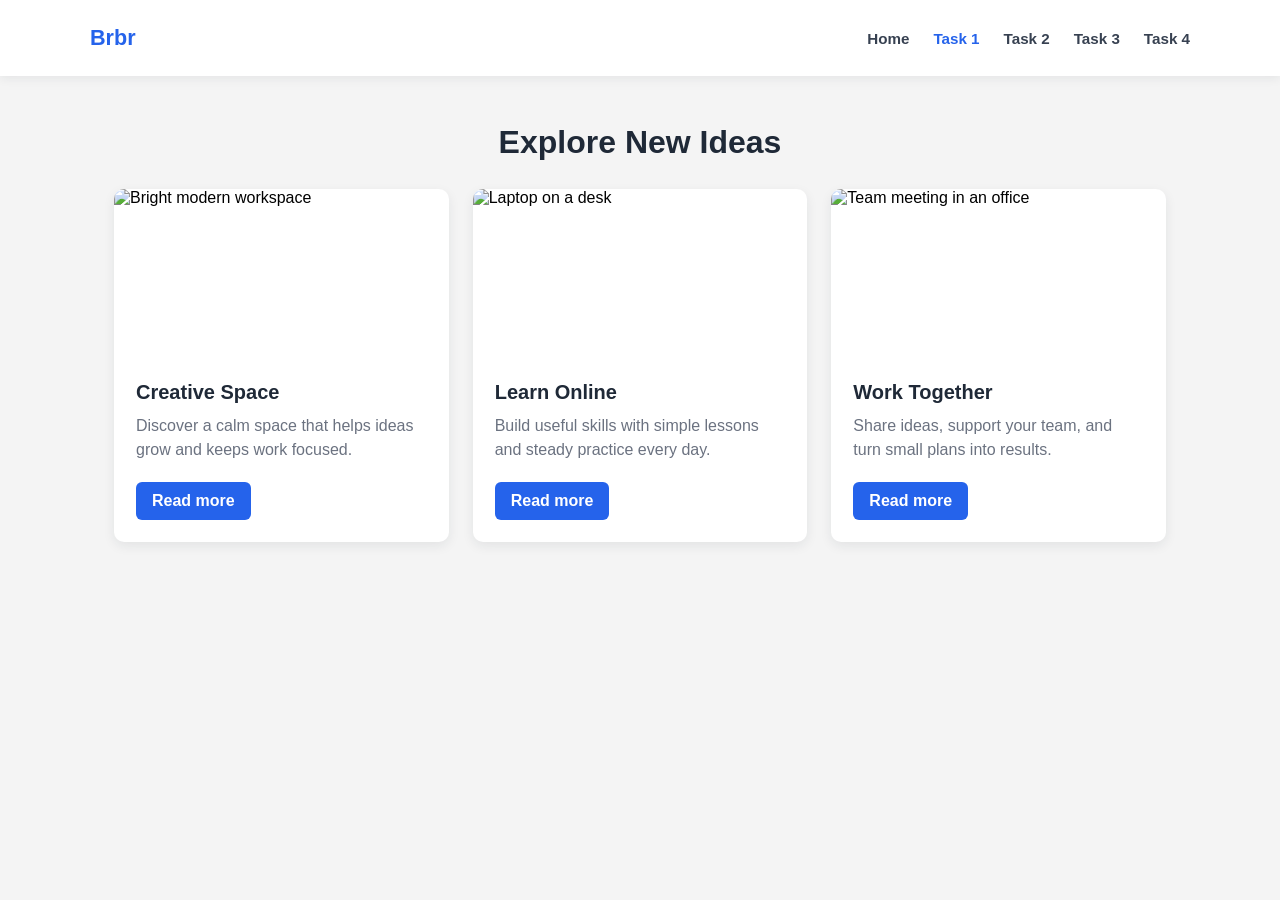
==== task1.html @ 3d2f6812 "Complete Task 1 card row" ====
<!DOCTYPE html>
<html lang="en">
<head>
    <meta charset="UTF-8">
    <meta name="viewport" content="width=device-width, initial-scale=1.0">
    <title>Task 1 - Card Row</title>
    <link rel="stylesheet" href="styles.css">
</head>
<body>
    <header class="site-header">
        <div class="nav-container">
            <a href="index.html" class="logo">Brbr</a>
            <nav class="main-nav" aria-label="Main navigation">
                <a href="index.html">Home</a>
                <a class="active" aria-current="page" href="task1.html">Task 1</a>
                <a href="task2.html">Task 2</a>
                <a href="task3.html">Task 3</a>
                <a href="task4.html">Task 4</a>
            </nav>
        </div>
    </header>
    <main class="card-page">
        <h1>Explore New Ideas</h1>
        <section class="card-row" aria-label="Featured topics">
            <article class="card">
                <img src="https://images.unsplash.com/photo-1497366811353-6870744d04b2?auto=format&fit=crop&w=700&q=80" alt="Bright modern workspace">
                <div class="card-content">
                    <h2>Creative Space</h2>
                    <p>Discover a calm space that helps ideas grow and keeps work focused.</p>
                    <a class="card-button" href="#">Read more</a>
                </div>
            </article>
            <article class="card">
                <img src="https://images.unsplash.com/photo-1516321318423-f06f85e504b3?auto=format&fit=crop&w=700&q=80" alt="Laptop on a desk">
                <div class="card-content">
                    <h2>Learn Online</h2>
                    <p>Build useful skills with simple lessons and steady practice every day.</p>
                    <a class="card-button" href="#">Read more</a>
                </div>
            </article>
            <article class="card">
                <img src="https://images.unsplash.com/photo-1497366754035-f200968a6e72?auto=format&fit=crop&w=700&q=80" alt="Team meeting in an office">
                <div class="card-content">
                    <h2>Work Together</h2>
                    <p>Share ideas, support your team, and turn small plans into results.</p>
                    <a class="card-button" href="#">Read more</a>
                </div>
            </article>
        </section>
    </main>
</body>
</html>
---- styles.css ----
* {
    box-sizing: border-box;
}
html { 
    scroll-behavior: smooth; 
}
body {
    margin: 0;
    background-color: #f4f4f4;
    font-family: Arial, Helvetica, sans-serif;
}
.site-header {
    padding: 16px 24px;
    background-color: #ffffff;
    box-shadow: 0 2px 10px rgba(31, 41, 55, 0.08);
}
.nav-container {
    display: flex;
    justify-content: space-between;
    align-items: center;
    gap: 32px;
    min-height: 44px;
    max-width: 1100px;
    margin-inline: auto;

}
.logo {
    color: #2563eb;
    font-size: 1.35rem;
    font-weight: 700;
}
.main-nav {
    display: flex;
    align-items: center;
    gap: 24px;
}
.main-nav a {
    color: #374151;
    font-size: 0.95rem;
    font-weight: 600;
}
.card-page {
    max-width: 1100px;
    margin: 0 auto;
    padding: 48px 24px;
}
.card-page h1 {
    margin: 0 0 28px;
    color: #1f2937;
    text-align: center;
}
.card-row {
    display: flex;
    gap: 24px;
    align-items: stretch;
}
.card {
    display: flex;
    flex: 1;
    flex-direction: column;
    overflow: hidden;
    background-color: #ffffff;
    border-radius: 10px;
    box-shadow: 0 4px 12px rgba(31, 41, 55, 0.08);
    transition: transform 0.2s ease, box-shadow 0.2s ease;
}
.card:hover {
    transform: translateY(-6px);
    box-shadow: 0 10px 20px rgba(31, 41, 55, 0.15);
}
.card img {
    width: 100%;
    height: 170px;
    object-fit: cover;
}
.card-content {
    display: flex;
    flex: 1;
    flex-direction: column;
    padding: 22px;
}
.card h2 {
    margin: 0 0 10px;
    color: #1f2937;
    font-size: 1.25rem;
}
.card p {
    margin: 0 0 20px;
    color: #6b7280;
    line-height: 1.5;
}
.card-button {
    margin-top: auto;
    align-self: flex-start;
    padding: 10px 16px;
    color: #ffffff;
    background-color: #2563eb;
    border-radius: 6px;
    font-weight: 600;
}
.card-button:hover {
    background-color: #1d4ed8;
}
@media (max-width: 700px) {
    .card-row {
        flex-direction: column;
    }
}
.main-nav a:hover,
.main-nav a.active {
    color: #2563eb;
}
@media (max-width: 600px) {
    .site-header { padding: 14px 16px; }
    .nav-container { flex-wrap: wrap; justify-content: center; }
    .main-nav { flex-wrap: wrap; justify-content: center; gap: 12px 18px; }
}
a {
    text-decoration: none;
    color: inherit;
}
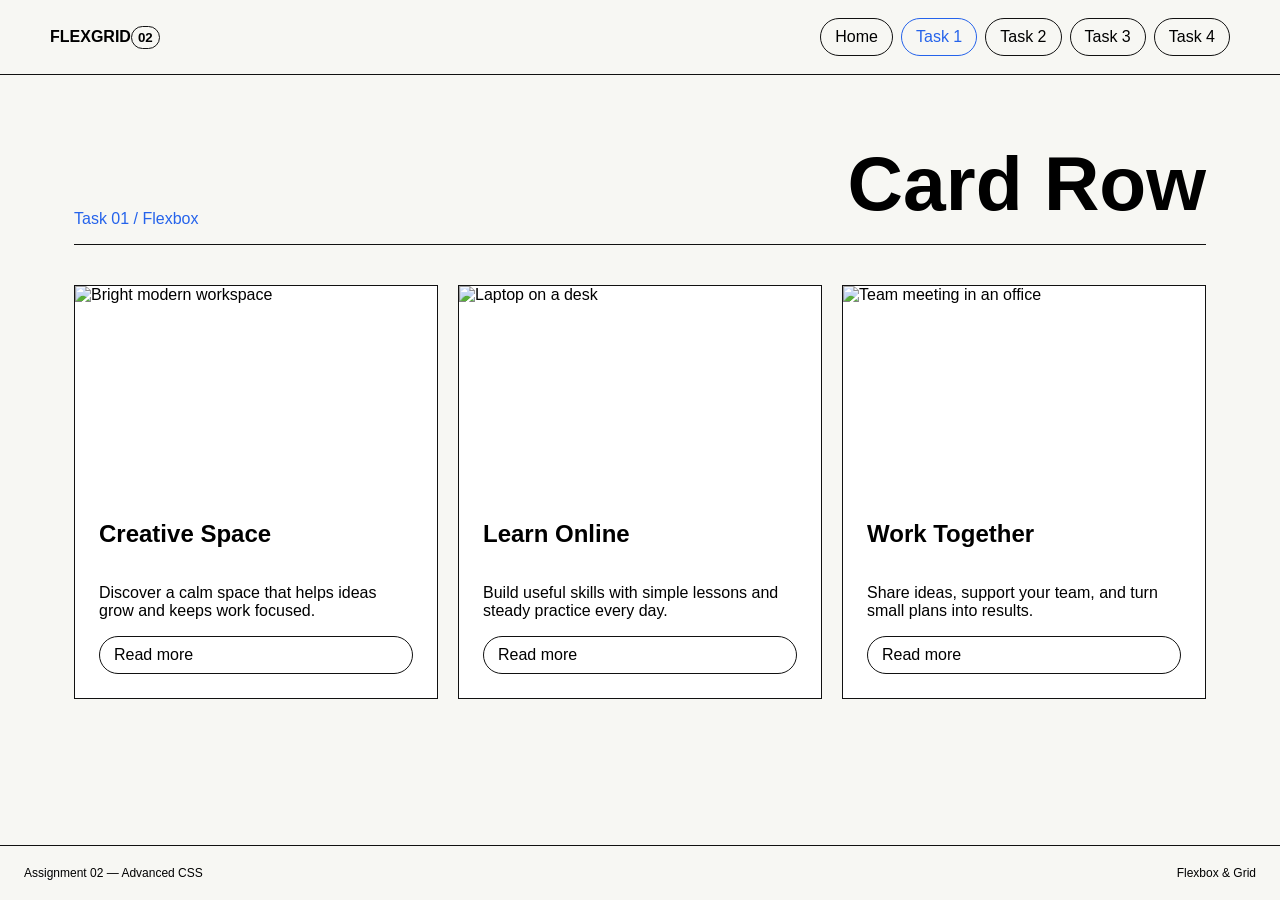
==== commit 58edde39: "Complete Assignment 2 Advanced CSS" ====
--- a/task1.html
+++ b/task1.html
@@ -8,8 +8,10 @@
 </head>
 <body>
     <header class="site-header">
-        <div class="nav-container">
-            <a href="index.html" class="logo">Brbr</a>
+        <div class="navbar container">
+            <a href="index.html" class="logo" aria-label="Flexgrid 02 home">
+                <span>FLEXGRID</span><small>02</small>
+            </a>
             <nav class="main-nav" aria-label="Main navigation">
                 <a href="index.html">Home</a>
                 <a class="active" aria-current="page" href="task1.html">Task 1</a>
@@ -19,34 +21,28 @@
             </nav>
         </div>
     </header>
-    <main class="card-page">
-        <h1>Explore New Ideas</h1>
+    <main class="container">
+        <div class="page-heading">
+            <p class="eyebrow">Task 01 / Flexbox</p>
+            <h1>Card Row</h1>
+        </div>
         <section class="card-row" aria-label="Featured topics">
             <article class="card">
                 <img src="https://images.unsplash.com/photo-1497366811353-6870744d04b2?auto=format&fit=crop&w=700&q=80" alt="Bright modern workspace">
-                <div class="card-content">
-                    <h2>Creative Space</h2>
-                    <p>Discover a calm space that helps ideas grow and keeps work focused.</p>
-                    <a class="card-button" href="#">Read more</a>
-                </div>
+                <div><h2>Creative Space</h2><p>Discover a calm space that helps ideas grow and keeps work focused.</p><a class="button" href="#">Read more</a></div>
             </article>
             <article class="card">
                 <img src="https://images.unsplash.com/photo-1516321318423-f06f85e504b3?auto=format&fit=crop&w=700&q=80" alt="Laptop on a desk">
-                <div class="card-content">
-                    <h2>Learn Online</h2>
-                    <p>Build useful skills with simple lessons and steady practice every day.</p>
-                    <a class="card-button" href="#">Read more</a>
-                </div>
+                <div><h2>Learn Online</h2><p>Build useful skills with simple lessons and steady practice every day.</p><a class="button" href="#">Read more</a></div>
             </article>
             <article class="card">
                 <img src="https://images.unsplash.com/photo-1497366754035-f200968a6e72?auto=format&fit=crop&w=700&q=80" alt="Team meeting in an office">
-                <div class="card-content">
-                    <h2>Work Together</h2>
-                    <p>Share ideas, support your team, and turn small plans into results.</p>
-                    <a class="card-button" href="#">Read more</a>
-                </div>
+                <div><h2>Work Together</h2><p>Share ideas, support your team, and turn small plans into results.</p><a class="button" href="#">Read more</a></div>
             </article>
         </section>
     </main>
+    <footer>
+        <span>Assignment 02 — Advanced CSS</span><span>Flexbox &amp; Grid</span>
+    </footer>
 </body>
 </html>
--- a/styles.css
+++ b/styles.css
@@ -1,121 +1,298 @@
 * {
     box-sizing: border-box;
 }
-html { 
-    scroll-behavior: smooth; 
-}
 body {
-    margin: 0;
-    background-color: #f4f4f4;
+    display: flex;
+    flex-direction: column;
+    min-height: 100vh;
+    margin: 0;
+    background: #f7f7f3;
     font-family: Arial, Helvetica, sans-serif;
 }
+main,
+.layout-page {
+    flex: 1;
+}
+a {
+    color: inherit;
+    text-decoration: none;
+}
+.container {
+    max-width: 1180px;
+    margin: 0 auto;
+}
+main.container {
+    padding: 64px 24px 80px;
+}
 .site-header {
-    padding: 16px 24px;
-    background-color: #ffffff;
-    box-shadow: 0 2px 10px rgba(31, 41, 55, 0.08);
-}
-.nav-container {
+    padding: 18px 24px;
+    border-bottom: 1px solid #111111;
+}
+.navbar {
     display: flex;
     justify-content: space-between;
     align-items: center;
     gap: 32px;
-    min-height: 44px;
-    max-width: 1100px;
-    margin-inline: auto;
-
 }
 .logo {
+    display: flex;
+    align-items: center;
+    font-weight: 800;
+}
+.logo small {
+    padding: 3px 6px;
+    border: 1px solid #111111;
+    border-radius: 999px;
+}
+.main-nav {
+    display: flex;
+    gap: 8px;
+}
+.main-nav a,
+.button {
+    padding: 9px 14px;
+    border: 1px solid #111111;
+    border-radius: 999px;
+}
+.main-nav .active {
     color: #2563eb;
-    font-size: 1.35rem;
-    font-weight: 700;
-}
-.main-nav {
-    display: flex;
-    align-items: center;
-    gap: 24px;
-}
-.main-nav a {
-    color: #374151;
-    font-size: 0.95rem;
-    font-weight: 600;
-}
-.card-page {
-    max-width: 1100px;
-    margin: 0 auto;
-    padding: 48px 24px;
-}
-.card-page h1 {
-    margin: 0 0 28px;
-    color: #1f2937;
-    text-align: center;
+    border-color: #2563eb;
+}
+.eyebrow {
+    margin: 0 0 16px;
+    color: #2563eb;
+}
+.page-heading {
+    display: flex;
+    justify-content: space-between;
+    align-items: flex-end;
+    margin-bottom: 40px;
+    border-bottom: 1px solid #111111;
+}
+.page-heading h1 {
+    margin: 0 0 16px;
+    font-size: clamp(2.5rem, 6vw, 5rem);
+}
+footer {
+    display: flex;
+    justify-content: space-between;
+    padding: 20px 24px;
+    font-size: 0.75rem;
+    border-top: 1px solid #111111;
+}
+.home-page {
+    display: flex;
+}
+.hero {
+    display: grid;
+    grid-template-columns: 2fr 1fr;
+    gap: 40px;
+    margin: auto;
+    padding: 64px 24px;
+}
+.hero header {
+    grid-row: 1 / 3;
+    align-self: center;
+}
+.hero h1 {
+    margin: 0;
+    font-size: clamp(4.5rem, 13vw, 10rem);
+    line-height: 0.72;
+}
+.hero aside {
+    align-self: end;
+    padding: 24px 0 0 24px;
+    border-left: 1px solid #111111;
+}
+.hero-block {
+    display: grid;
+    place-items: end;
+    justify-self: end;
+    width: 120px;
+    height: 120px;
+    padding: 12px;
+    color: #ffffff;
+    background: #111111;
 }
 .card-row {
     display: flex;
-    gap: 24px;
     align-items: stretch;
+    gap: 20px;
 }
 .card {
     display: flex;
     flex: 1;
     flex-direction: column;
-    overflow: hidden;
-    background-color: #ffffff;
-    border-radius: 10px;
-    box-shadow: 0 4px 12px rgba(31, 41, 55, 0.08);
-    transition: transform 0.2s ease, box-shadow 0.2s ease;
+    background: #ffffff;
+    border: 1px solid #111111;
 }
 .card:hover {
-    transform: translateY(-6px);
-    box-shadow: 0 10px 20px rgba(31, 41, 55, 0.15);
+    transform: translateY(-4px);
+    box-shadow: 6px 6px #111111;
+}
+.card img,
+.gallery img {
+    display: block;
+    width: 100%;
+    object-fit: cover;
 }
 .card img {
-    width: 100%;
-    height: 170px;
-    object-fit: cover;
-}
-.card-content {
+    height: 190px;
+}
+.card div {
     display: flex;
     flex: 1;
     flex-direction: column;
-    padding: 22px;
-}
-.card h2 {
-    margin: 0 0 10px;
-    color: #1f2937;
-    font-size: 1.25rem;
-}
-.card p {
-    margin: 0 0 20px;
-    color: #6b7280;
-    line-height: 1.5;
-}
-.card-button {
+    padding: 24px;
+}
+.card .button {
     margin-top: auto;
-    align-self: flex-start;
-    padding: 10px 16px;
+}
+.layout-page {
+    display: grid;
+    grid-template-columns: 260px 1fr;
+    grid-template-rows: auto 1fr auto;
+    grid-template-areas:
+        "header header"
+        "sidebar main"
+        "footer footer";
+    gap: 16px;
+    padding: 48px 24px 0;
+}
+.layout-header,
+.layout-sidebar,
+.layout-main {
+    padding: 32px;
+    border: 1px solid #111111;
+}
+.layout-header {
+    grid-area: header;
     color: #ffffff;
-    background-color: #2563eb;
-    border-radius: 6px;
-    font-weight: 600;
-}
-.card-button:hover {
-    background-color: #1d4ed8;
-}
-@media (max-width: 700px) {
-    .card-row {
+    background: #111111;
+}
+.layout-header h1 {
+    font-size: clamp(3rem, 8vw, 6rem);
+}
+.layout-sidebar {
+    grid-area: sidebar;
+    background: #ffffff;
+}
+.layout-main {
+    grid-area: main;
+    background: #ffffff;
+}
+.layout-footer {
+    grid-area: footer;
+}
+.layout-sidebar ul,
+.portfolio-main aside ul {
+    margin: 0;
+    padding-left: 20px;
+}
+.gallery {
+    display: grid;
+    grid-template-columns: repeat(3, 1fr);
+    gap: 12px;
+}
+.gallery figure {
+    position: relative;
+    overflow: hidden;
+    aspect-ratio: 4 / 3;
+    margin: 0;
+}
+.gallery img {
+    height: 100%;
+}
+.gallery figcaption {
+    position: absolute;
+    right: 0;
+    bottom: 0;
+    left: 0;
+    padding: 14px;
+    color: #ffffff;
+    background: #111111;
+    opacity: 0;
+    transform: translateY(100%);
+}
+.gallery figure:hover figcaption {
+    opacity: 1;
+    transform: translateY(0);
+}
+.portfolio-main {
+    display: grid;
+    grid-template-columns: 2fr 1fr;
+    gap: 48px;
+}
+.project-card {
+    display: flex;
+    justify-content: space-between;
+    align-items: center;
+    gap: 28px;
+    padding: 28px 0;
+    border-top: 1px solid #111111;
+}
+.portfolio-main aside {
+    padding-left: 32px;
+    border-left: 1px solid #111111;
+}
+@media (max-width: 760px) {
+    .navbar,
+    .page-heading,
+    footer {
+        align-items: flex-start;
         flex-direction: column;
     }
-}
-.main-nav a:hover,
-.main-nav a.active {
-    color: #2563eb;
-}
-@media (max-width: 600px) {
-    .site-header { padding: 14px 16px; }
-    .nav-container { flex-wrap: wrap; justify-content: center; }
-    .main-nav { flex-wrap: wrap; justify-content: center; gap: 12px 18px; }
-}
-a {
-    text-decoration: none;
-    color: inherit;
-}+    .main-nav {
+        flex-wrap: wrap;
+    }
+    main.container {
+        padding: 48px 16px 64px;
+    }
+    .hero,
+    .portfolio-main {
+        grid-template-columns: 1fr;
+    }
+    .hero {
+        padding: 48px 16px;
+    }
+    .hero header {
+        grid-row: auto;
+    }
+    .hero aside {
+        padding-left: 0;
+        border-left: 0;
+    }
+    .hero-block {
+        justify-self: start;
+        width: 88px;
+        height: 88px;
+    }
+    .card-row,
+    .project-card {
+        align-items: flex-start;
+        flex-direction: column;
+    }
+    .layout-page {
+        grid-template-columns: 1fr;
+        grid-template-rows: auto auto 1fr auto;
+        grid-template-areas:
+            "header"
+            "sidebar"
+            "main"
+            "footer";
+        padding: 32px 16px 0;
+    }
+    .gallery {
+        grid-template-columns: repeat(2, 1fr);
+    }
+    .portfolio-main aside {
+        padding: 32px 0 0;
+        border-top: 1px solid #111111;
+        border-left: 0;
+    }
+}
+@media (max-width: 480px) {
+    .gallery {
+        grid-template-columns: 1fr;
+    }
+}
